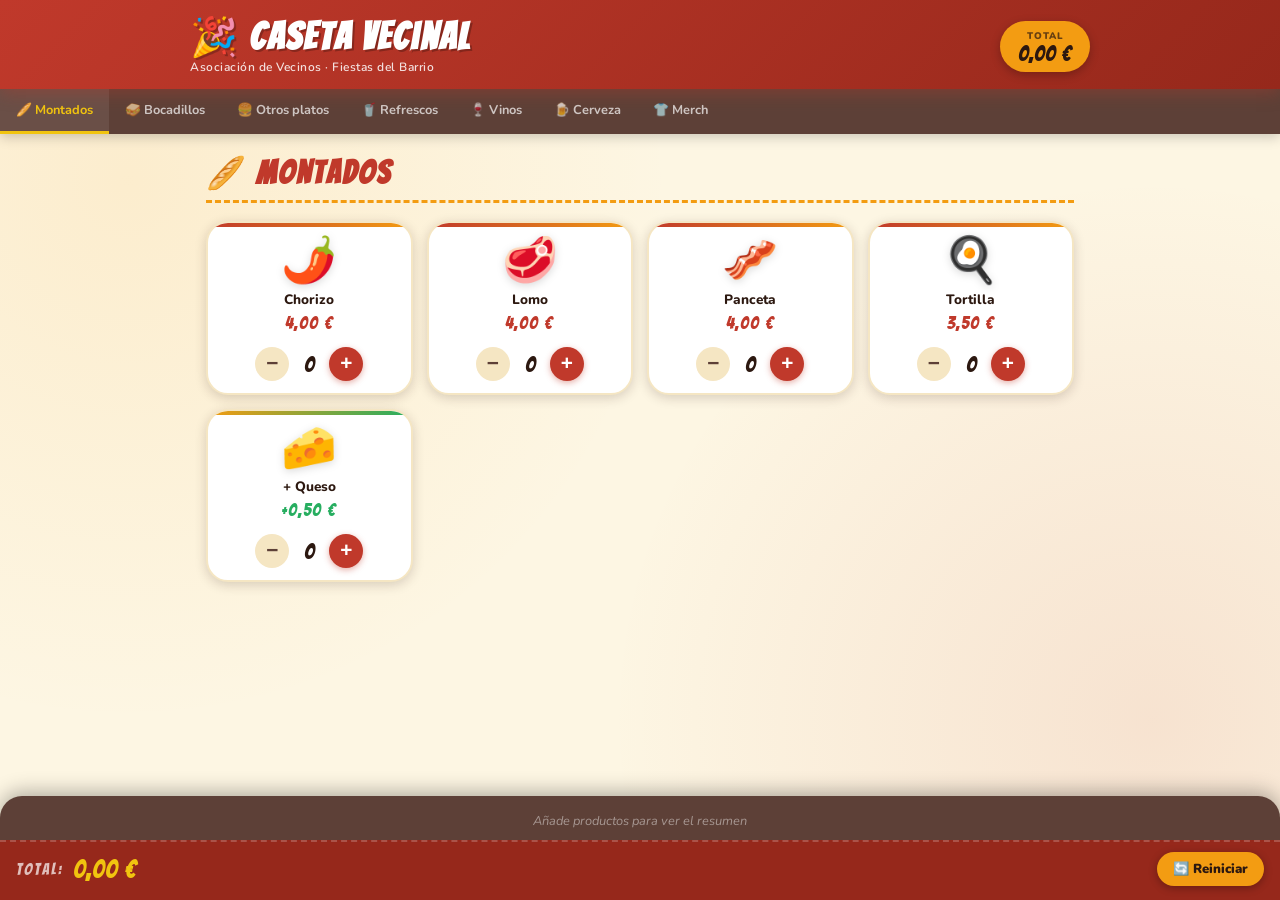
==== index.html @ 992d2336 "v1" ====
<!DOCTYPE html>
<html lang="es">
<head>
  <meta charset="UTF-8" />
  <meta name="viewport" content="width=device-width, initial-scale=1.0" />
  <meta name="theme-color" content="#c0392b" />
  <meta name="description" content="Caseta de la Asociación de Vecinos — Carta y Calculadora de precios" />
  <title>Caseta Vecinal 🎉</title>
  <link rel="manifest" href="manifest.json" />
  <link rel="stylesheet" href="style.css" />
  <link rel="preconnect" href="https://fonts.googleapis.com" />
  <link href="https://fonts.googleapis.com/css2?family=Bangers&family=Nunito:wght@400;600;700;900&display=swap" rel="stylesheet" />
</head>
<body>

  <header>
    <div class="header-inner">
      <div class="header-text">
        <h1>🎉 Caseta Vecinal</h1>
        <p class="tagline">Asociación de Vecinos · Fiestas del Barrio</p>
      </div>
      <div class="total-badge" id="totalBadge">
        <span class="total-label">Total</span>
        <span class="total-amount" id="totalAmount">0,00 €</span>
      </div>
    </div>
  </header>

  <nav class="category-nav" id="categoryNav">
    <button class="nav-btn active" data-target="montados">🥖 Montados</button>
    <button class="nav-btn" data-target="bocadillos">🥪 Bocadillos</button>
    <button class="nav-btn" data-target="otros">🍔 Otros platos</button>
    <button class="nav-btn" data-target="refrescos">🥤 Refrescos</button>
    <button class="nav-btn" data-target="vino">🍷 Vinos</button>
    <button class="nav-btn" data-target="cerveza">🍺 Cerveza</button>
    <button class="nav-btn" data-target="merch">👕 Merch</button>
  </nav>

  <main id="mainContent">

    <!-- MONTADOS -->
    <section class="category-section active" id="montados">
      <h2 class="section-title">🥖 Montados</h2>
      <div class="products-grid">

        <div class="product-card" data-id="m-chorizo" data-price="4.00" data-name="Montado Chorizo">
          <div class="product-img">🌶️</div>
          <div class="product-info">
            <h3>Chorizo</h3>
            <span class="price">4,00 €</span>
          </div>
          <div class="product-controls">
            <button class="btn-minus" onclick="change('m-chorizo',-1)">−</button>
            <span class="qty" id="qty-m-chorizo">0</span>
            <button class="btn-plus" onclick="change('m-chorizo',1)">+</button>
          </div>
        </div>

        <div class="product-card" data-id="m-lomo" data-price="4.00" data-name="Montado Lomo">
          <div class="product-img">🥩</div>
          <div class="product-info">
            <h3>Lomo</h3>
            <span class="price">4,00 €</span>
          </div>
          <div class="product-controls">
            <button class="btn-minus" onclick="change('m-lomo',-1)">−</button>
            <span class="qty" id="qty-m-lomo">0</span>
            <button class="btn-plus" onclick="change('m-lomo',1)">+</button>
          </div>
        </div>

        <div class="product-card" data-id="m-panceta" data-price="4.00" data-name="Montado Panceta">
          <div class="product-img">🥓</div>
          <div class="product-info">
            <h3>Panceta</h3>
            <span class="price">4,00 €</span>
          </div>
          <div class="product-controls">
            <button class="btn-minus" onclick="change('m-panceta',-1)">−</button>
            <span class="qty" id="qty-m-panceta">0</span>
            <button class="btn-plus" onclick="change('m-panceta',1)">+</button>
          </div>
        </div>

        <div class="product-card" data-id="m-tortilla" data-price="3.50" data-name="Montado Tortilla">
          <div class="product-img">🍳</div>
          <div class="product-info">
            <h3>Tortilla</h3>
            <span class="price">3,50 €</span>
          </div>
          <div class="product-controls">
            <button class="btn-minus" onclick="change('m-tortilla',-1)">−</button>
            <span class="qty" id="qty-m-tortilla">0</span>
            <button class="btn-plus" onclick="change('m-tortilla',1)">+</button>
          </div>
        </div>

        <div class="product-card supplement" data-id="m-queso" data-price="0.50" data-name="Suplemento queso (montado)">
          <div class="product-img">🧀</div>
          <div class="product-info">
            <h3>+ Queso</h3>
            <span class="price">+0,50 €</span>
          </div>
          <div class="product-controls">
            <button class="btn-minus" onclick="change('m-queso',-1)">−</button>
            <span class="qty" id="qty-m-queso">0</span>
            <button class="btn-plus" onclick="change('m-queso',1)">+</button>
          </div>
        </div>

      </div>
    </section>

    <!-- BOCADILLOS -->
    <section class="category-section" id="bocadillos">
      <h2 class="section-title">🥪 Bocadillos</h2>
      <div class="products-grid">

        <div class="product-card" data-id="b-chorizo" data-price="5.00" data-name="Bocadillo Chorizo">
          <div class="product-img">🌶️</div>
          <div class="product-info">
            <h3>Chorizo</h3>
            <span class="price">5,00 €</span>
          </div>
          <div class="product-controls">
            <button class="btn-minus" onclick="change('b-chorizo',-1)">−</button>
            <span class="qty" id="qty-b-chorizo">0</span>
            <button class="btn-plus" onclick="change('b-chorizo',1)">+</button>
          </div>
        </div>

        <div class="product-card" data-id="b-lomo" data-price="5.00" data-name="Bocadillo Lomo">
          <div class="product-img">🥩</div>
          <div class="product-info">
            <h3>Lomo</h3>
            <span class="price">5,00 €</span>
          </div>
          <div class="product-controls">
            <button class="btn-minus" onclick="change('b-lomo',-1)">−</button>
            <span class="qty" id="qty-b-lomo">0</span>
            <button class="btn-plus" onclick="change('b-lomo',1)">+</button>
          </div>
        </div>

        <div class="product-card" data-id="b-panceta" data-price="5.00" data-name="Bocadillo Panceta">
          <div class="product-img">🥓</div>
          <div class="product-info">
            <h3>Panceta</h3>
            <span class="price">5,00 €</span>
          </div>
          <div class="product-controls">
            <button class="btn-minus" onclick="change('b-panceta',-1)">−</button>
            <span class="qty" id="qty-b-panceta">0</span>
            <button class="btn-plus" onclick="change('b-panceta',1)">+</button>
          </div>
        </div>

        <div class="product-card" data-id="b-tortilla" data-price="4.00" data-name="Bocadillo Tortilla">
          <div class="product-img">🍳</div>
          <div class="product-info">
            <h3>Tortilla</h3>
            <span class="price">4,00 €</span>
          </div>
          <div class="product-controls">
            <button class="btn-minus" onclick="change('b-tortilla',-1)">−</button>
            <span class="qty" id="qty-b-tortilla">0</span>
            <button class="btn-plus" onclick="change('b-tortilla',1)">+</button>
          </div>
        </div>

        <div class="product-card supplement" data-id="b-queso" data-price="0.50" data-name="Suplemento queso (bocadillo)">
          <div class="product-img">🧀</div>
          <div class="product-info">
            <h3>+ Queso</h3>
            <span class="price">+0,50 €</span>
          </div>
          <div class="product-controls">
            <button class="btn-minus" onclick="change('b-queso',-1)">−</button>
            <span class="qty" id="qty-b-queso">0</span>
            <button class="btn-plus" onclick="change('b-queso',1)">+</button>
          </div>
        </div>

      </div>
    </section>

    <!-- OTROS PLATOS -->
    <section class="category-section" id="otros">
      <h2 class="section-title">🍔 Otros Platos</h2>
      <div class="products-grid">

        <div class="product-card" data-id="o-hamburguesa" data-price="5.50" data-name="Hamburguesa">
          <div class="product-img">🍔</div>
          <div class="product-info">
            <h3>Hamburguesa</h3>
            <span class="price">5,50 €</span>
          </div>
          <div class="product-controls">
            <button class="btn-minus" onclick="change('o-hamburguesa',-1)">−</button>
            <span class="qty" id="qty-o-hamburguesa">0</span>
            <button class="btn-plus" onclick="change('o-hamburguesa',1)">+</button>
          </div>
        </div>

        <div class="product-card" data-id="o-hambvegana" data-price="5.50" data-name="Hamburguesa Vegana">
          <div class="product-img">🌱</div>
          <div class="product-info">
            <h3>Hambur. Vegana</h3>
            <span class="price">5,50 €</span>
          </div>
          <div class="product-controls">
            <button class="btn-minus" onclick="change('o-hambvegana',-1)">−</button>
            <span class="qty" id="qty-o-hambvegana">0</span>
            <button class="btn-plus" onclick="change('o-hambvegana',1)">+</button>
          </div>
        </div>

        <div class="product-card" data-id="o-pincho" data-price="3.00" data-name="Pincho Moruno">
          <div class="product-img">🍢</div>
          <div class="product-info">
            <h3>Pincho Moruno</h3>
            <span class="price">3,00 €</span>
          </div>
          <div class="product-controls">
            <button class="btn-minus" onclick="change('o-pincho',-1)">−</button>
            <span class="qty" id="qty-o-pincho">0</span>
            <button class="btn-plus" onclick="change('o-pincho',1)">+</button>
          </div>
        </div>

        <div class="product-card supplement" data-id="o-queso" data-price="0.50" data-name="Suplemento queso (otros)">
          <div class="product-img">🧀</div>
          <div class="product-info">
            <h3>+ Queso</h3>
            <span class="price">+0,50 €</span>
          </div>
          <div class="product-controls">
            <button class="btn-minus" onclick="change('o-queso',-1)">−</button>
            <span class="qty" id="qty-o-queso">0</span>
            <button class="btn-plus" onclick="change('o-queso',1)">+</button>
          </div>
        </div>

      </div>
    </section>

    <!-- REFRESCOS -->
    <section class="category-section" id="refrescos">
      <h2 class="section-title">🥤 Refrescos</h2>
      <div class="products-grid">

        <div class="product-card" data-id="r-cocacola" data-price="1.50" data-name="Coca-Cola">
          <div class="product-img">🥤</div>
          <div class="product-info">
            <h3>Coca-Cola</h3>
            <span class="price">1,50 €</span>
          </div>
          <div class="product-controls">
            <button class="btn-minus" onclick="change('r-cocacola',-1)">−</button>
            <span class="qty" id="qty-r-cocacola">0</span>
            <button class="btn-plus" onclick="change('r-cocacola',1)">+</button>
          </div>
        </div>

        <div class="product-card" data-id="r-colazero" data-price="1.50" data-name="Coca-Cola Zero">
          <div class="product-img">🖤</div>
          <div class="product-info">
            <h3>Coca-Cola Zero</h3>
            <span class="price">1,50 €</span>
          </div>
          <div class="product-controls">
            <button class="btn-minus" onclick="change('r-colazero',-1)">−</button>
            <span class="qty" id="qty-r-colazero">0</span>
            <button class="btn-plus" onclick="change('r-colazero',1)">+</button>
          </div>
        </div>

        <div class="product-card" data-id="r-fanta" data-price="1.50" data-name="Fanta">
          <div class="product-img">🍊</div>
          <div class="product-info">
            <h3>Fanta</h3>
            <span class="price">1,50 €</span>
          </div>
          <div class="product-controls">
            <button class="btn-minus" onclick="change('r-fanta',-1)">−</button>
            <span class="qty" id="qty-r-fanta">0</span>
            <button class="btn-plus" onclick="change('r-fanta',1)">+</button>
          </div>
        </div>

        <div class="product-card" data-id="r-aquarius" data-price="1.50" data-name="Aquarius">
          <div class="product-img">💧</div>
          <div class="product-info">
            <h3>Aquarius</h3>
            <span class="price">1,50 €</span>
          </div>
          <div class="product-controls">
            <button class="btn-minus" onclick="change('r-aquarius',-1)">−</button>
            <span class="qty" id="qty-r-aquarius">0</span>
            <button class="btn-plus" onclick="change('r-aquarius',1)">+</button>
          </div>
        </div>

      </div>
    </section>

    <!-- VINO -->
    <section class="category-section" id="vino">
      <h2 class="section-title">🍷 Vinos y Combinados</h2>
      <div class="products-grid">

        <div class="product-card" data-id="v-tintoverano" data-price="6.00" data-name="Mini Tinto de Verano">
          <div class="product-img">🍷</div>
          <div class="product-info">
            <h3>Mini Tinto Verano</h3>
            <span class="price">6,00 €</span>
          </div>
          <div class="product-controls">
            <button class="btn-minus" onclick="change('v-tintoverano',-1)">−</button>
            <span class="qty" id="qty-v-tintoverano">0</span>
            <button class="btn-plus" onclick="change('v-tintoverano',1)">+</button>
          </div>
        </div>

        <div class="product-card" data-id="v-calimocho" data-price="6.00" data-name="Mini Calimocho">
          <div class="product-img">🍹</div>
          <div class="product-info">
            <h3>Mini Calimocho</h3>
            <span class="price">6,00 €</span>
          </div>
          <div class="product-controls">
            <button class="btn-minus" onclick="change('v-calimocho',-1)">−</button>
            <span class="qty" id="qty-v-calimocho">0</span>
            <button class="btn-plus" onclick="change('v-calimocho',1)">+</button>
          </div>
        </div>

      </div>
    </section>

    <!-- CERVEZA -->
    <section class="category-section" id="cerveza">
      <h2 class="section-title">🍺 Cerveza</h2>
      <div class="products-grid">

        <div class="product-card" data-id="c-sinalcohol" data-price="2.00" data-name="Cerveza Sin Alcohol">
          <div class="product-img">🫗</div>
          <div class="product-info">
            <h3>Sin Alcohol</h3>
            <span class="price">2,00 €</span>
          </div>
          <div class="product-controls">
            <button class="btn-minus" onclick="change('c-sinalcohol',-1)">−</button>
            <span class="qty" id="qty-c-sinalcohol">0</span>
            <button class="btn-plus" onclick="change('c-sinalcohol',1)">+</button>
          </div>
        </div>

        <div class="product-card" data-id="c-doble" data-price="3.00" data-name="Cerveza Doble">
          <div class="product-img">🍺</div>
          <div class="product-info">
            <h3>Doble</h3>
            <span class="price">3,00 €</span>
          </div>
          <div class="product-controls">
            <button class="btn-minus" onclick="change('c-doble',-1)">−</button>
            <span class="qty" id="qty-c-doble">0</span>
            <button class="btn-plus" onclick="change('c-doble',1)">+</button>
          </div>
        </div>

        <div class="product-card" data-id="c-mini" data-price="6.00" data-name="Mini Cerveza">
          <div class="product-img">🍻</div>
          <div class="product-info">
            <h3>Mini Cerveza</h3>
            <span class="price">6,00 €</span>
          </div>
          <div class="product-controls">
            <button class="btn-minus" onclick="change('c-mini',-1)">−</button>
            <span class="qty" id="qty-c-mini">0</span>
            <button class="btn-plus" onclick="change('c-mini',1)">+</button>
          </div>
        </div>

      </div>
    </section>

    <!-- MERCHANDISING -->
    <section class="category-section" id="merch">
      <h2 class="section-title">👕 Merchandising</h2>
      <div class="products-grid">

        <div class="product-card" data-id="merch-palestina" data-price="6.00" data-name="Pañuelo Palestina">
          <div class="product-img">🏳️</div>
          <div class="product-info">
            <h3>Palestina</h3>
            <span class="price">6,00 €</span>
          </div>
          <div class="product-controls">
            <button class="btn-minus" onclick="change('merch-palestina',-1)">−</button>
            <span class="qty" id="qty-merch-palestina">0</span>
            <button class="btn-plus" onclick="change('merch-palestina',1)">+</button>
          </div>
        </div>

        <div class="product-card" data-id="merch-camvecinal" data-price="12.00" data-name="Camiseta Vecinal">
          <div class="product-img">👕</div>
          <div class="product-info">
            <h3>Camiseta Vecinal</h3>
            <span class="price">12,00 €</span>
          </div>
          <div class="product-controls">
            <button class="btn-minus" onclick="change('merch-camvecinal',-1)">−</button>
            <span class="qty" id="qty-merch-camvecinal">0</span>
            <button class="btn-plus" onclick="change('merch-camvecinal',1)">+</button>
          </div>
        </div>

        <div class="product-card" data-id="merch-camsindicato" data-price="12.00" data-name="Camiseta Sindicato Inquilinos">
          <div class="product-img">✊</div>
          <div class="product-info">
            <h3>Camiseta Sindicato</h3>
            <span class="price">12,00 €</span>
          </div>
          <div class="product-controls">
            <button class="btn-minus" onclick="change('merch-camsindicato',-1)">−</button>
            <span class="qty" id="qty-merch-camsindicato">0</span>
            <button class="btn-plus" onclick="change('merch-camsindicato',1)">+</button>
          </div>
        </div>

      </div>
    </section>

  </main>

  <!-- TICKET FLOTANTE -->
  <div class="ticket-bar" id="ticketBar">
    <div class="ticket-items" id="ticketItems">
      <span class="ticket-empty">Añade productos para ver el resumen</span>
    </div>
    <div class="ticket-footer">
      <span class="ticket-total-label">TOTAL:</span>
      <span class="ticket-total-amount" id="ticketTotal">0,00 €</span>
      <button class="btn-reset" onclick="resetAll()">🔄 Reiniciar</button>
    </div>
  </div>

  <script src="script.js"></script>
</body>
</html>
---- style.css ----
/* ============================================
   CASETA VECINAL — Estilos principales
   ============================================ */

:root {
  --rojo:       #c0392b;
  --rojo-oscuro:#96281b;
  --rojo-claro: #e74c3c;
  --amarillo:   #f39c12;
  --amarillo-claro: #f1c40f;
  --crema:      #fdf6e3;
  --crema-oscura:#f5e6c3;
  --marron:     #5d4037;
  --marron-claro:#8d6e63;
  --verde:      #27ae60;
  --texto:      #2c1810;
  --sombra:     rgba(44,24,16,0.18);
  --radio:      14px;
  --radio-grande:22px;
}

*, *::before, *::after { box-sizing: border-box; margin: 0; padding: 0; }

html { scroll-behavior: smooth; }

body {
  font-family: 'Nunito', sans-serif;
  background: var(--crema);
  color: var(--texto);
  min-height: 100vh;
  padding-bottom: 200px;
  background-image:
    radial-gradient(circle at 10% 20%, rgba(243,156,18,0.10) 0%, transparent 40%),
    radial-gradient(circle at 90% 80%, rgba(192,57,43,0.10) 0%, transparent 40%);
}

/* ── HEADER ─────────────────────────── */
header {
  background: linear-gradient(135deg, var(--rojo) 0%, var(--rojo-oscuro) 100%);
  color: white;
  padding: 18px 20px 14px;
  position: sticky;
  top: 0;
  z-index: 100;
  box-shadow: 0 4px 16px rgba(192,57,43,0.35);
}

.header-inner {
  max-width: 900px;
  margin: 0 auto;
  display: flex;
  align-items: center;
  justify-content: space-between;
  gap: 12px;
}

header h1 {
  font-family: 'Bangers', cursive;
  font-size: clamp(1.6rem, 5vw, 2.4rem);
  letter-spacing: 2px;
  line-height: 1;
  text-shadow: 2px 2px 0 rgba(0,0,0,0.25);
}

.tagline {
  font-size: 0.75rem;
  opacity: 0.85;
  font-weight: 600;
  letter-spacing: 0.5px;
  margin-top: 3px;
}

.total-badge {
  background: var(--amarillo);
  color: var(--texto);
  border-radius: 50px;
  padding: 8px 16px;
  display: flex;
  flex-direction: column;
  align-items: center;
  min-width: 90px;
  box-shadow: 0 3px 10px rgba(0,0,0,0.25);
  flex-shrink: 0;
}

.total-label {
  font-size: 0.6rem;
  font-weight: 900;
  text-transform: uppercase;
  letter-spacing: 1px;
  opacity: 0.7;
}

.total-amount {
  font-family: 'Bangers', cursive;
  font-size: 1.4rem;
  letter-spacing: 1px;
  line-height: 1;
  transition: transform 0.15s, color 0.15s;
}

.total-amount.bump {
  transform: scale(1.2);
  color: var(--rojo);
}

/* ── NAV CATEGORÍAS ─────────────────── */
.category-nav {
  background: var(--marron);
  display: flex;
  overflow-x: auto;
  gap: 0;
  scrollbar-width: none;
  position: sticky;
  top: 74px;
  z-index: 90;
  box-shadow: 0 3px 12px rgba(0,0,0,0.2);
}

.category-nav::-webkit-scrollbar { display: none; }

.nav-btn {
  background: none;
  border: none;
  color: rgba(255,255,255,0.7);
  font-family: 'Nunito', sans-serif;
  font-size: 0.8rem;
  font-weight: 700;
  padding: 12px 16px;
  cursor: pointer;
  white-space: nowrap;
  transition: all 0.2s;
  border-bottom: 3px solid transparent;
  flex-shrink: 0;
}

.nav-btn:hover {
  color: white;
  background: rgba(255,255,255,0.08);
}

.nav-btn.active {
  color: var(--amarillo-claro);
  border-bottom-color: var(--amarillo-claro);
  background: rgba(255,255,255,0.08);
}

/* ── MAIN / SECCIONES ───────────────── */
main {
  max-width: 900px;
  margin: 0 auto;
  padding: 20px 16px 0;
}

.category-section {
  display: none;
  animation: fadeUp 0.3s ease both;
}

.category-section.active { display: block; }

@keyframes fadeUp {
  from { opacity: 0; transform: translateY(12px); }
  to   { opacity: 1; transform: translateY(0); }
}

.section-title {
  font-family: 'Bangers', cursive;
  font-size: 2rem;
  color: var(--rojo);
  letter-spacing: 2px;
  margin-bottom: 18px;
  padding-bottom: 8px;
  border-bottom: 3px dashed var(--amarillo);
}

/* ── GRID DE PRODUCTOS ──────────────── */
.products-grid {
  display: grid;
  grid-template-columns: repeat(auto-fill, minmax(160px, 1fr));
  gap: 14px;
  margin-bottom: 24px;
}

/* ── TARJETA DE PRODUCTO ────────────── */
.product-card {
  background: white;
  border-radius: var(--radio-grande);
  padding: 16px 12px 12px;
  display: flex;
  flex-direction: column;
  align-items: center;
  gap: 8px;
  box-shadow: 0 3px 12px var(--sombra);
  border: 2px solid var(--crema-oscura);
  transition: transform 0.18s, box-shadow 0.18s;
  position: relative;
  overflow: hidden;
}

.product-card::before {
  content: '';
  position: absolute;
  top: 0; left: 0; right: 0;
  height: 4px;
  background: linear-gradient(90deg, var(--rojo), var(--amarillo));
}

.product-card.supplement::before {
  background: linear-gradient(90deg, var(--amarillo), var(--verde));
}

.product-card:hover {
  transform: translateY(-3px);
  box-shadow: 0 8px 24px var(--sombra);
}

.product-card.has-items {
  border-color: var(--rojo-claro);
  background: #fff9f9;
}

.product-img {
  font-size: 2.8rem;
  line-height: 1;
  filter: drop-shadow(0 2px 4px rgba(0,0,0,0.15));
}

.product-info {
  text-align: center;
}

.product-info h3 {
  font-size: 0.85rem;
  font-weight: 800;
  color: var(--texto);
  line-height: 1.2;
}

.price {
  display: inline-block;
  margin-top: 4px;
  font-family: 'Bangers', cursive;
  font-size: 1.15rem;
  letter-spacing: 1px;
  color: var(--rojo);
}

.supplement .price { color: var(--verde); }

/* ── CONTROLES +/- ──────────────────── */
.product-controls {
  display: flex;
  align-items: center;
  gap: 6px;
  margin-top: 4px;
}

.btn-minus, .btn-plus {
  width: 34px;
  height: 34px;
  border-radius: 50%;
  border: none;
  font-size: 1.3rem;
  line-height: 1;
  cursor: pointer;
  font-weight: 900;
  transition: transform 0.12s, background 0.12s;
  display: flex;
  align-items: center;
  justify-content: center;
}

.btn-minus {
  background: var(--crema-oscura);
  color: var(--marron);
}

.btn-plus {
  background: var(--rojo);
  color: white;
  box-shadow: 0 2px 6px rgba(192,57,43,0.4);
}

.btn-minus:hover { background: #e8d5b0; transform: scale(1.1); }
.btn-plus:hover  { background: var(--rojo-claro); transform: scale(1.1); }
.btn-minus:active, .btn-plus:active { transform: scale(0.92); }

.qty {
  font-family: 'Bangers', cursive;
  font-size: 1.4rem;
  min-width: 28px;
  text-align: center;
  color: var(--texto);
  transition: transform 0.12s;
}

.qty.bump { transform: scale(1.4); }

/* ── TICKET FLOTANTE ────────────────── */
.ticket-bar {
  position: fixed;
  bottom: 0; left: 0; right: 0;
  background: var(--marron);
  color: white;
  z-index: 200;
  box-shadow: 0 -4px 20px rgba(0,0,0,0.3);
  max-height: 55vh;
  display: flex;
  flex-direction: column;
  border-radius: var(--radio-grande) var(--radio-grande) 0 0;
}

.ticket-items {
  flex: 1;
  overflow-y: auto;
  padding: 12px 16px 6px;
  display: flex;
  flex-direction: column;
  gap: 4px;
  scrollbar-width: thin;
  scrollbar-color: rgba(255,255,255,0.2) transparent;
}

.ticket-empty {
  color: rgba(255,255,255,0.45);
  font-size: 0.8rem;
  text-align: center;
  padding: 4px 0;
  font-style: italic;
}

.ticket-line {
  display: flex;
  justify-content: space-between;
  align-items: center;
  font-size: 0.82rem;
  font-weight: 600;
  padding: 2px 0;
  border-bottom: 1px solid rgba(255,255,255,0.08);
  animation: fadeUp 0.2s ease;
}

.ticket-line-name { flex: 1; color: rgba(255,255,255,0.9); }
.ticket-line-qty  { color: var(--amarillo-claro); font-weight: 800; margin: 0 10px; }
.ticket-line-sub  { color: white; font-family: 'Bangers', cursive; font-size: 1rem; letter-spacing: 0.5px; }

.ticket-footer {
  display: flex;
  align-items: center;
  gap: 10px;
  padding: 10px 16px 14px;
  border-top: 2px dashed rgba(255,255,255,0.2);
  background: var(--rojo-oscuro);
  border-radius: 0;
}

.ticket-total-label {
  font-family: 'Bangers', cursive;
  font-size: 1rem;
  letter-spacing: 2px;
  color: rgba(255,255,255,0.7);
}

.ticket-total-amount {
  font-family: 'Bangers', cursive;
  font-size: 1.6rem;
  letter-spacing: 1px;
  color: var(--amarillo-claro);
  flex: 1;
  transition: transform 0.15s;
}

.ticket-total-amount.bump { transform: scale(1.15); }

.btn-reset {
  background: var(--amarillo);
  color: var(--texto);
  border: none;
  border-radius: 50px;
  padding: 8px 16px;
  font-family: 'Nunito', sans-serif;
  font-weight: 900;
  font-size: 0.82rem;
  cursor: pointer;
  transition: background 0.15s, transform 0.1s;
  white-space: nowrap;
  box-shadow: 0 2px 8px rgba(0,0,0,0.3);
}

.btn-reset:hover  { background: var(--amarillo-claro); }
.btn-reset:active { transform: scale(0.94); }

/* ── RESPONSIVE ─────────────────────── */
@media (max-width: 480px) {
  .products-grid {
    grid-template-columns: repeat(2, 1fr);
    gap: 10px;
  }

  .product-card { padding: 12px 8px 10px; }
  .product-img  { font-size: 2.2rem; }

  .nav-btn { padding: 10px 12px; font-size: 0.72rem; }
}

@media (min-width: 600px) {
  .products-grid { grid-template-columns: repeat(auto-fill, minmax(180px, 1fr)); }
}
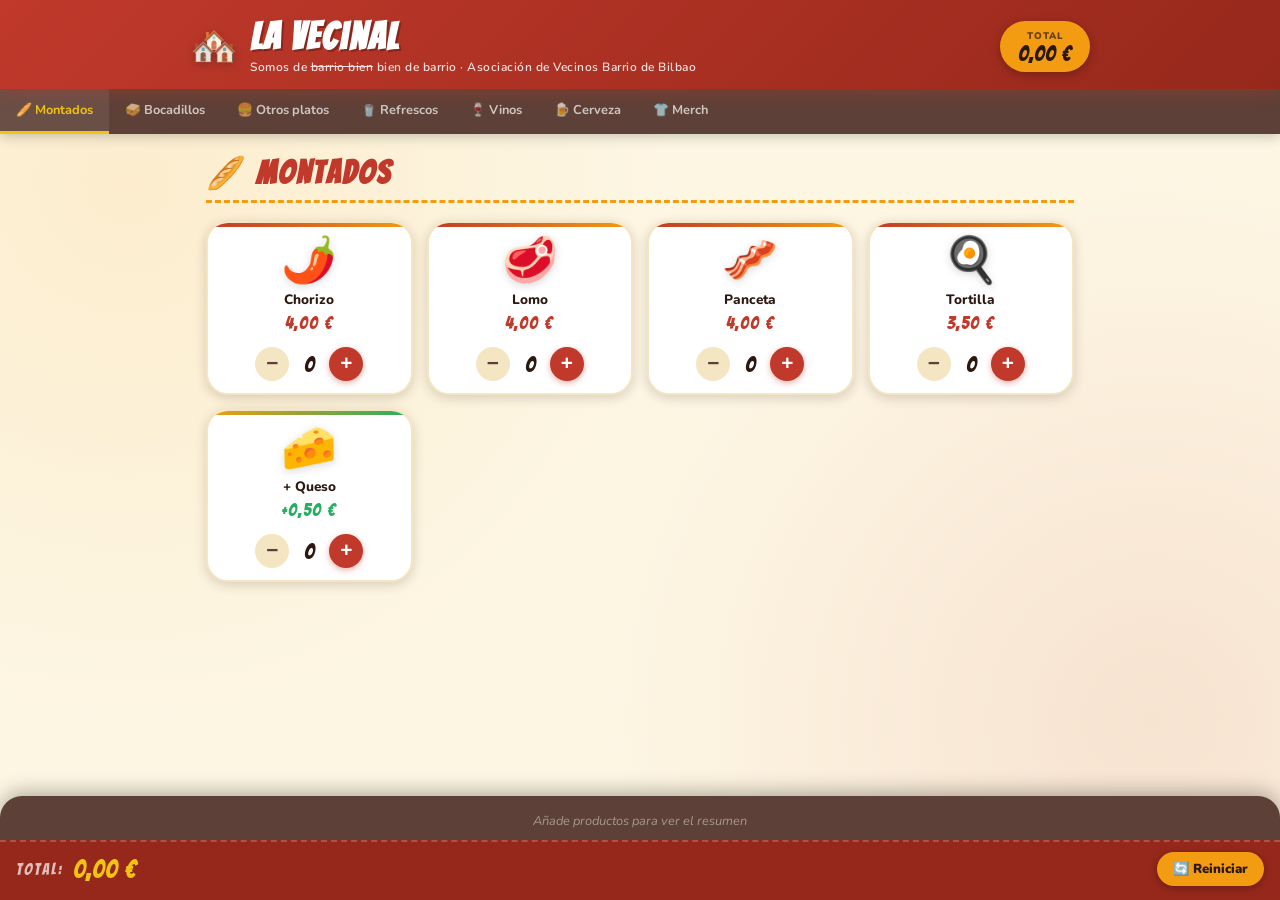
==== commit 77db1d42: "Add files via upload v2" ====
--- a/index.html
+++ b/index.html
@@ -4,8 +4,10 @@
   <meta charset="UTF-8" />
   <meta name="viewport" content="width=device-width, initial-scale=1.0" />
   <meta name="theme-color" content="#c0392b" />
-  <meta name="description" content="Caseta de la Asociación de Vecinos — Carta y Calculadora de precios" />
-  <title>Caseta Vecinal 🎉</title>
+  <meta name="description" content="Caseta de La Vecinal — Carta y Calculadora de precios · Bilbao" />
+  <title>La Vecinal 🎉 · Bilbao</title>
+  <!-- Favicon emoji 🎉 — funciona en todos los navegadores modernos -->
+  <link rel="icon" href="data:image/svg+xml,<svg xmlns='http://www.w3.org/2000/svg' viewBox='0 0 100 100'><text y='.9em' font-size='90'>🎉</text></svg>" />
   <link rel="manifest" href="manifest.json" />
   <link rel="stylesheet" href="style.css" />
   <link rel="preconnect" href="https://fonts.googleapis.com" />
@@ -15,9 +17,15 @@
 
   <header>
     <div class="header-inner">
-      <div class="header-text">
-        <h1>🎉 Caseta Vecinal</h1>
-        <p class="tagline">Asociación de Vecinos · Fiestas del Barrio</p>
+      <div class="header-left">
+        <!-- Logo: pon tu imagen en la carpeta del proyecto con el nombre "logo.png"
+             y descomenta la línea de abajo (borra o comenta la línea del emoji) -->
+        <!-- <img src="logo.png" alt="Logo La Vecinal" class="header-logo" /> -->
+        <div class="header-logo-placeholder" aria-hidden="true">🏘️</div>
+        <div class="header-text">
+          <h1>La Vecinal</h1>
+          <p class="tagline">Somos de <s>barrio bien</s> bien de barrio · Asociación de Vecinos Barrio de Bilbao</p>
+        </div>
       </div>
       <div class="total-badge" id="totalBadge">
         <span class="total-label">Total</span>
--- a/style.css
+++ b/style.css
@@ -54,6 +54,32 @@
   gap: 12px;
 }
 
+.header-left {
+  display: flex;
+  align-items: center;
+  gap: 12px;
+  flex: 1;
+  min-width: 0;
+}
+
+/* Logo real (imagen) */
+.header-logo {
+  height: 52px;
+  width: 52px;
+  object-fit: contain;
+  border-radius: 10px;
+  flex-shrink: 0;
+  filter: drop-shadow(0 2px 4px rgba(0,0,0,0.3));
+}
+
+/* Placeholder emoji mientras no hay logo */
+.header-logo-placeholder {
+  font-size: 2.4rem;
+  line-height: 1;
+  flex-shrink: 0;
+  filter: drop-shadow(0 2px 4px rgba(0,0,0,0.2));
+}
+
 header h1 {
   font-family: 'Bangers', cursive;
   font-size: clamp(1.6rem, 5vw, 2.4rem);
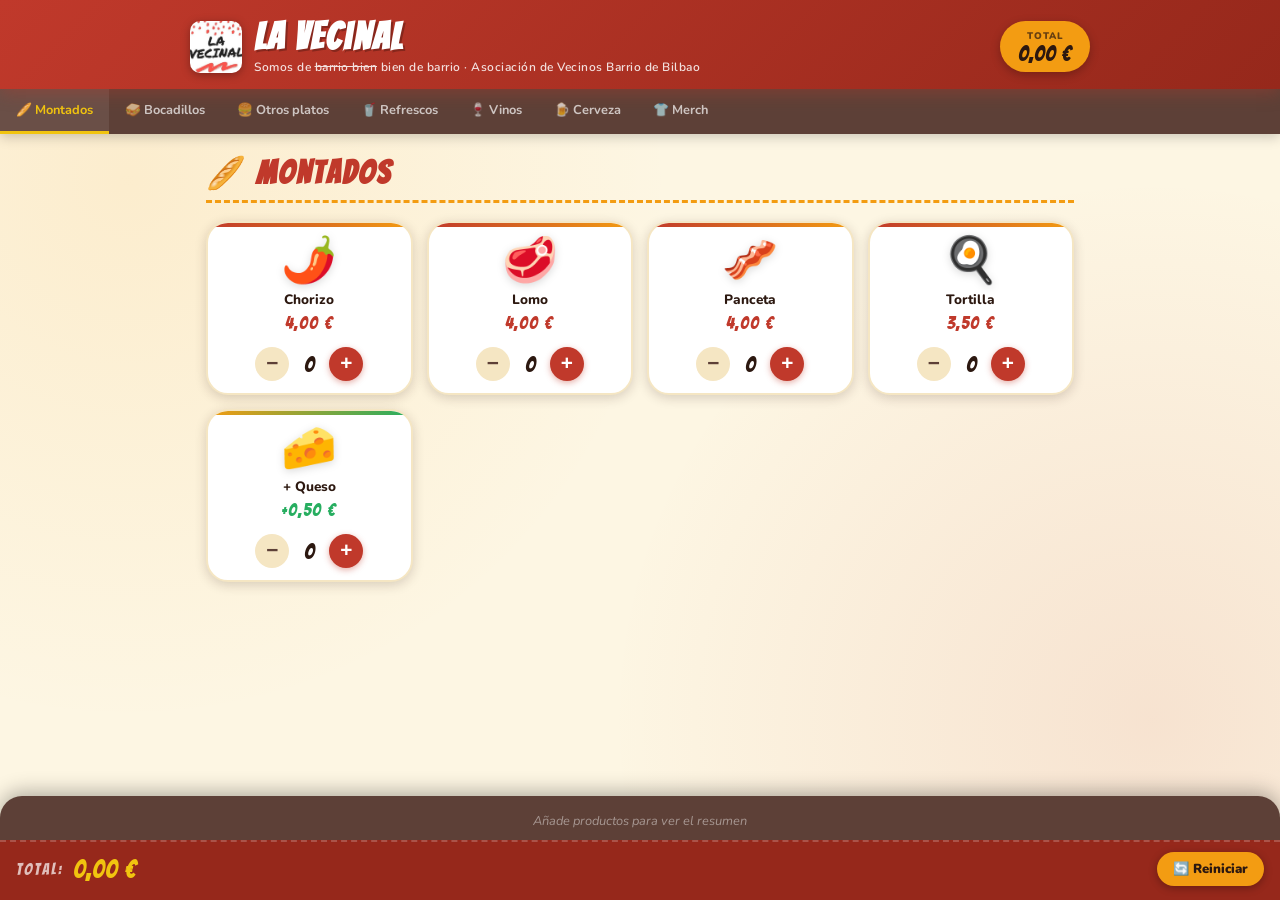
==== commit 767587c7: "Change logo image source and update placeholder Updated logo image source from 'logo.png' to 'logo.j" ====
--- a/index.html
+++ b/index.html
@@ -20,8 +20,8 @@
       <div class="header-left">
         <!-- Logo: pon tu imagen en la carpeta del proyecto con el nombre "logo.png"
              y descomenta la línea de abajo (borra o comenta la línea del emoji) -->
-        <!-- <img src="logo.png" alt="Logo La Vecinal" class="header-logo" /> -->
-        <div class="header-logo-placeholder" aria-hidden="true">🏘️</div>
+        <img src="logo.jpg" alt="Logo La Vecinal" class="header-logo" /> 
+        <!-- <div class="header-logo-placeholder" aria-hidden="true">🏘️</div> -->
         <div class="header-text">
           <h1>La Vecinal</h1>
           <p class="tagline">Somos de <s>barrio bien</s> bien de barrio · Asociación de Vecinos Barrio de Bilbao</p>
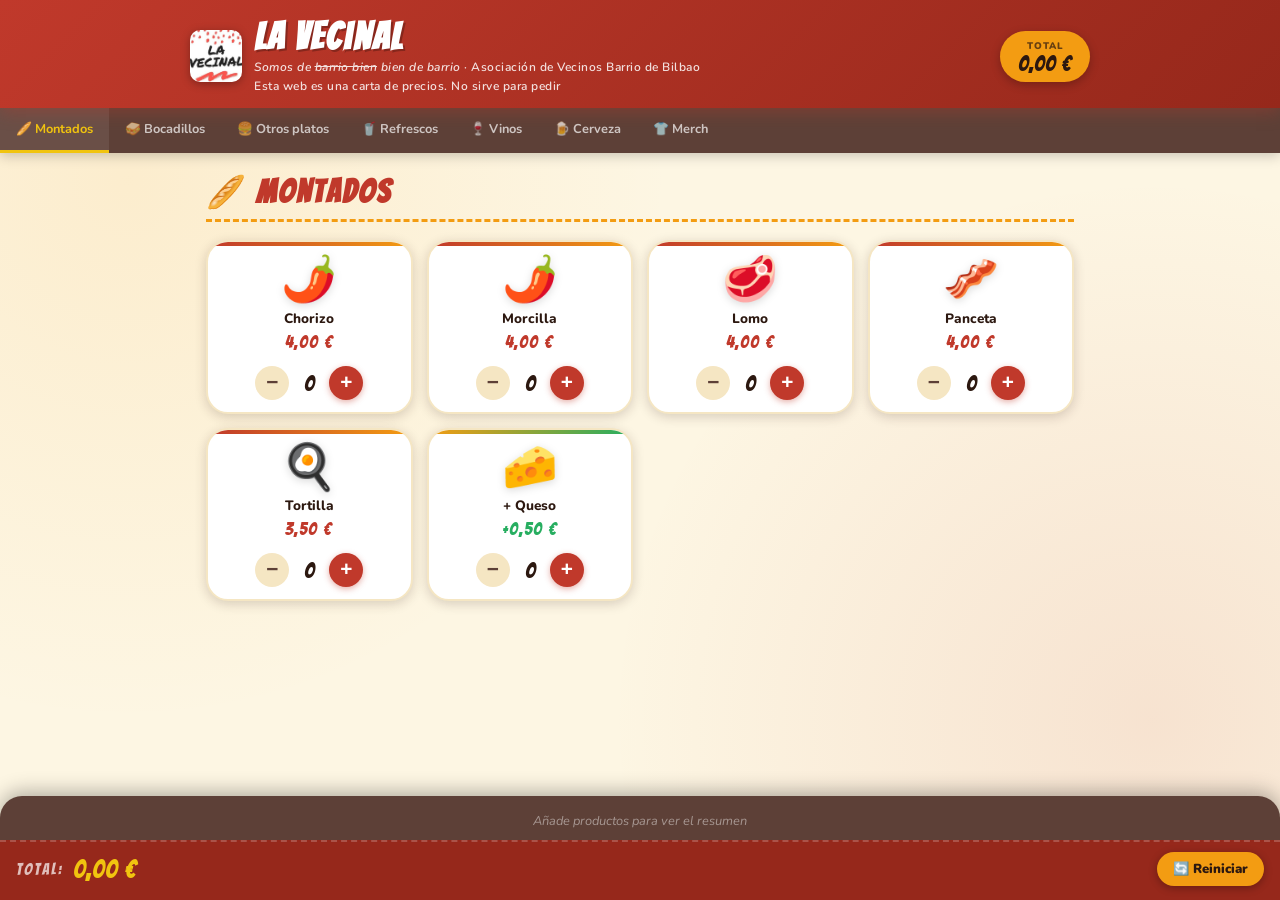
==== commit e843ba92: "Update meta tags and add new product cards Updated the description meta tag and title in the head se" ====
--- a/index.html
+++ b/index.html
@@ -4,8 +4,8 @@
   <meta charset="UTF-8" />
   <meta name="viewport" content="width=device-width, initial-scale=1.0" />
   <meta name="theme-color" content="#c0392b" />
-  <meta name="description" content="Caseta de La Vecinal — Carta y Calculadora de precios · Bilbao" />
-  <title>La Vecinal 🎉 · Bilbao</title>
+  <meta name="description" content="Caseta de La Vecinal — Carta y Calculadora de precios" />
+  <title>La Vecinal 🎉</title>
   <!-- Favicon emoji 🎉 — funciona en todos los navegadores modernos -->
   <link rel="icon" href="data:image/svg+xml,<svg xmlns='http://www.w3.org/2000/svg' viewBox='0 0 100 100'><text y='.9em' font-size='90'>🎉</text></svg>" />
   <link rel="manifest" href="manifest.json" />
@@ -24,7 +24,8 @@
         <!-- <div class="header-logo-placeholder" aria-hidden="true">🏘️</div> -->
         <div class="header-text">
           <h1>La Vecinal</h1>
-          <p class="tagline">Somos de <s>barrio bien</s> bien de barrio · Asociación de Vecinos Barrio de Bilbao</p>
+          <p class="tagline"><i>Somos de <s>barrio bien</s> bien de barrio</i> · Asociación de Vecinos Barrio de Bilbao</p>
+          <p class="tagline">Esta web es una carta de precios. No sirve para pedir</p>
         </div>
       </div>
       <div class="total-badge" id="totalBadge">
@@ -64,6 +65,19 @@
           </div>
         </div>
 
+        <div class="product-card" data-id="m-morcilla" data-price="4.00" data-name="Montado Morcilla">
+          <div class="product-img">🌶️</div>
+          <div class="product-info">
+            <h3>Morcilla</h3>
+            <span class="price">4,00 €</span>
+          </div>
+          <div class="product-controls">
+            <button class="btn-minus" onclick="change('m-morcilla',-1)">−</button>
+            <span class="qty" id="qty-m-chorizo">0</span>
+            <button class="btn-plus" onclick="change('m-morcilla',1)">+</button>
+          </div>
+        </div>
+
         <div class="product-card" data-id="m-lomo" data-price="4.00" data-name="Montado Lomo">
           <div class="product-img">🥩</div>
           <div class="product-info">
@@ -134,6 +148,19 @@
             <button class="btn-minus" onclick="change('b-chorizo',-1)">−</button>
             <span class="qty" id="qty-b-chorizo">0</span>
             <button class="btn-plus" onclick="change('b-chorizo',1)">+</button>
+          </div>
+        </div>
+
+        <div class="product-card" data-id="b-morcilla" data-price="5.00" data-name="Bocadillo Morcilla">
+          <div class="product-img">🌶️</div>
+          <div class="product-info">
+            <h3>Chorizo</h3>
+            <span class="price">5,00 €</span>
+          </div>
+          <div class="product-controls">
+            <button class="btn-minus" onclick="change('b-morcilla',-1)">−</button>
+            <span class="qty" id="qty-b-chorizo">0</span>
+            <button class="btn-plus" onclick="change('b-morcilla',1)">+</button>
           </div>
         </div>
 
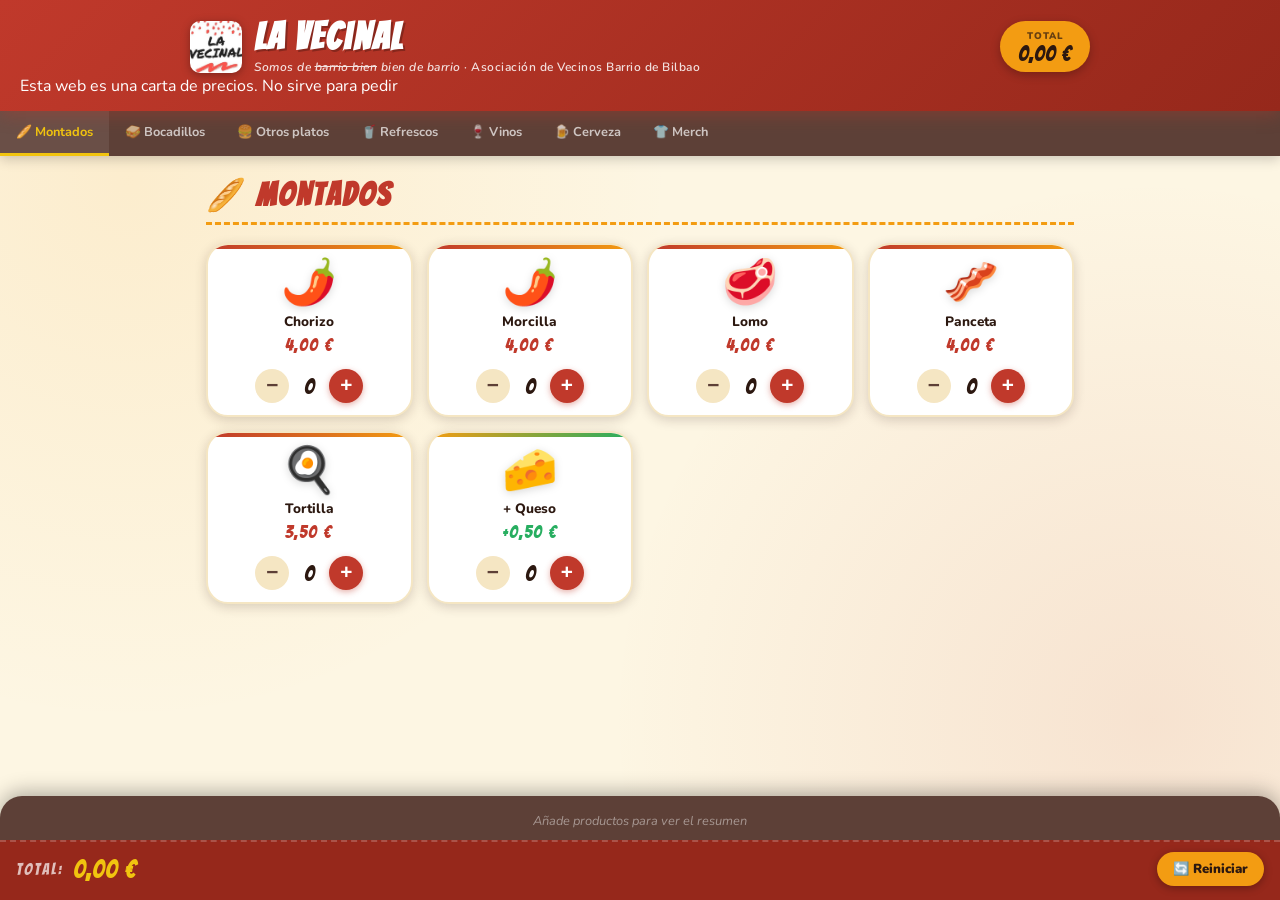
==== commit c0023d76: "Update header section in index.html Removed commented logo placeholder and added notice paragraph." ====
--- a/index.html
+++ b/index.html
@@ -18,14 +18,10 @@
   <header>
     <div class="header-inner">
       <div class="header-left">
-        <!-- Logo: pon tu imagen en la carpeta del proyecto con el nombre "logo.png"
-             y descomenta la línea de abajo (borra o comenta la línea del emoji) -->
-        <img src="logo.jpg" alt="Logo La Vecinal" class="header-logo" /> 
-        <!-- <div class="header-logo-placeholder" aria-hidden="true">🏘️</div> -->
+        <img src="logo.jpg" alt="Logo La Vecinal" class="header-logo" />
         <div class="header-text">
           <h1>La Vecinal</h1>
           <p class="tagline"><i>Somos de <s>barrio bien</s> bien de barrio</i> · Asociación de Vecinos Barrio de Bilbao</p>
-          <p class="tagline">Esta web es una carta de precios. No sirve para pedir</p>
         </div>
       </div>
       <div class="total-badge" id="totalBadge">
@@ -33,6 +29,7 @@
         <span class="total-amount" id="totalAmount">0,00 €</span>
       </div>
     </div>
+    <p class="notice">Esta web es una carta de precios. No sirve para pedir</p>
   </header>
 
   <nav class="category-nav" id="categoryNav">
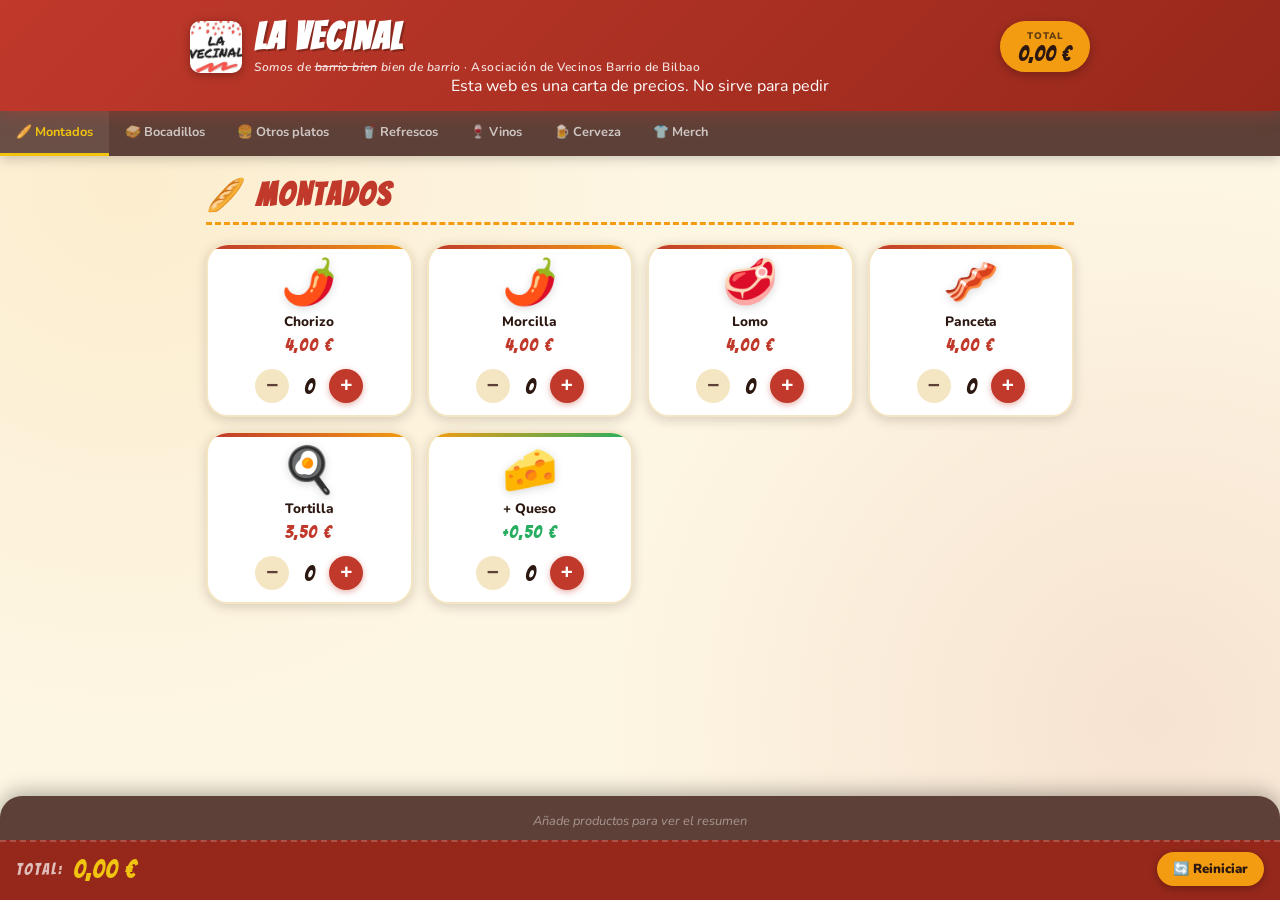
==== commit 682f33c5: "Change notice paragraph to disclaimer with styling" ====
--- a/index.html
+++ b/index.html
@@ -29,7 +29,7 @@
         <span class="total-amount" id="totalAmount">0,00 €</span>
       </div>
     </div>
-    <p class="notice">Esta web es una carta de precios. No sirve para pedir</p>
+    <p class="disclaimer" style="text-align: center;">Esta web es una carta de precios. No sirve para pedir</p>
   </header>
 
   <nav class="category-nav" id="categoryNav">
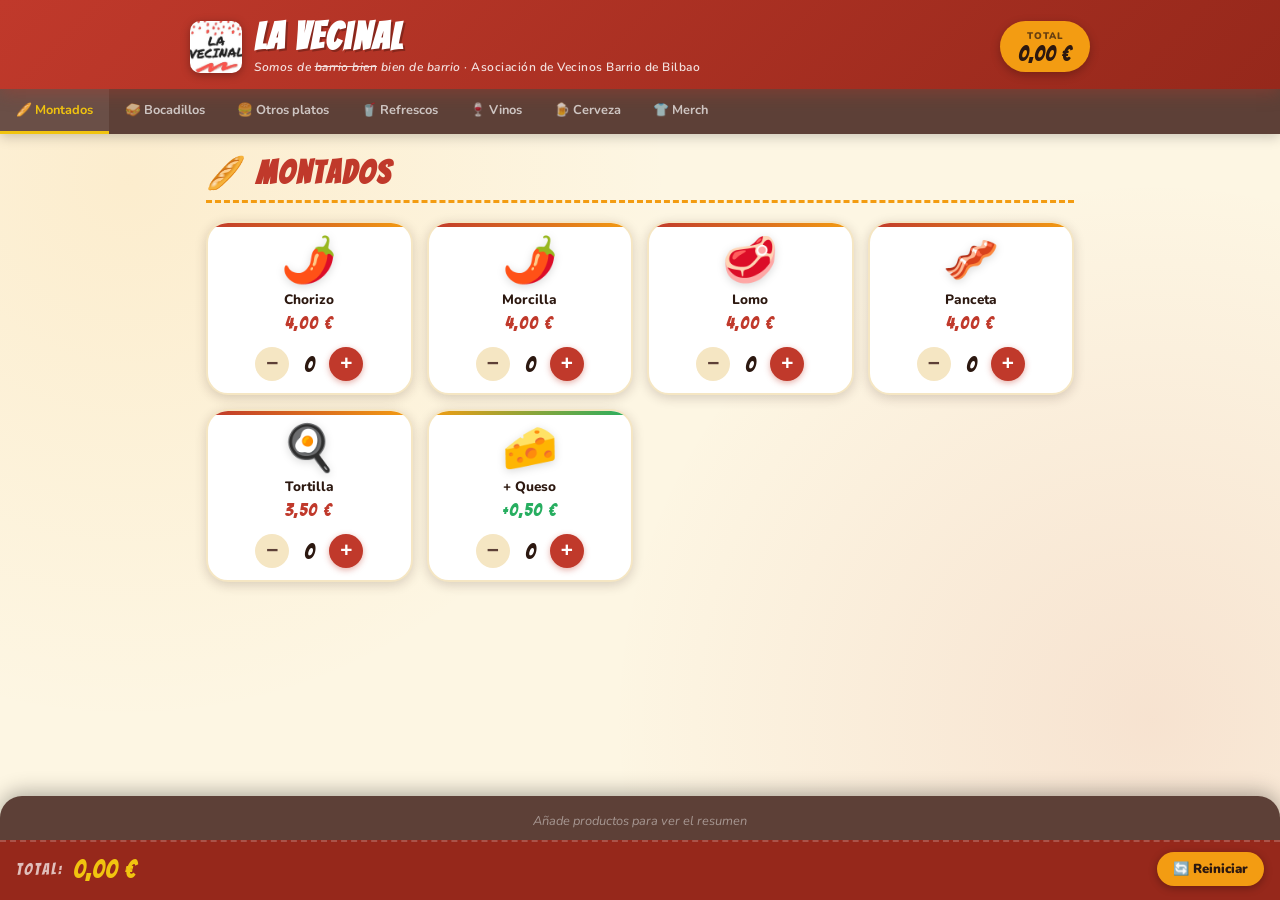
==== commit de894341: "Remove disclaimer paragraph from index.html" ====
--- a/index.html
+++ b/index.html
@@ -29,7 +29,6 @@
         <span class="total-amount" id="totalAmount">0,00 €</span>
       </div>
     </div>
-    <p class="disclaimer" style="text-align: center;">Esta web es una carta de precios. No sirve para pedir</p>
   </header>
 
   <nav class="category-nav" id="categoryNav">
